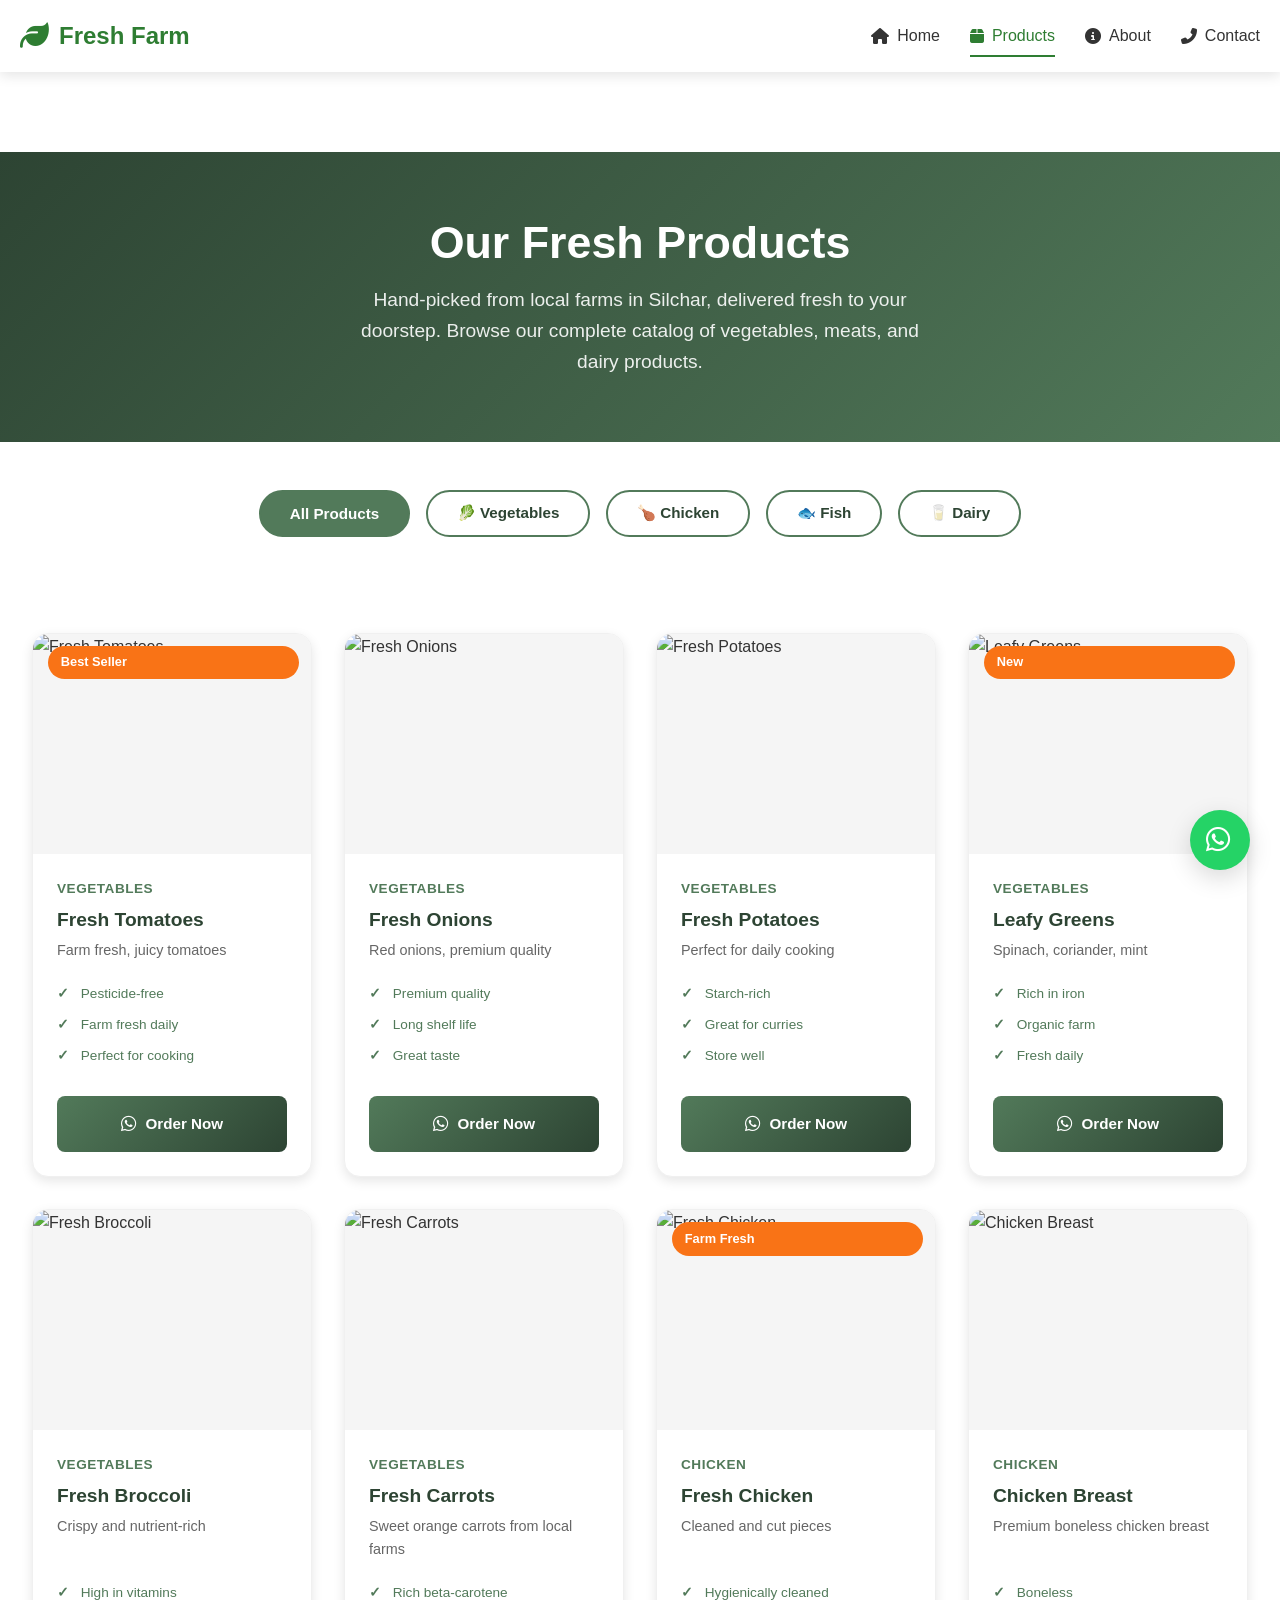
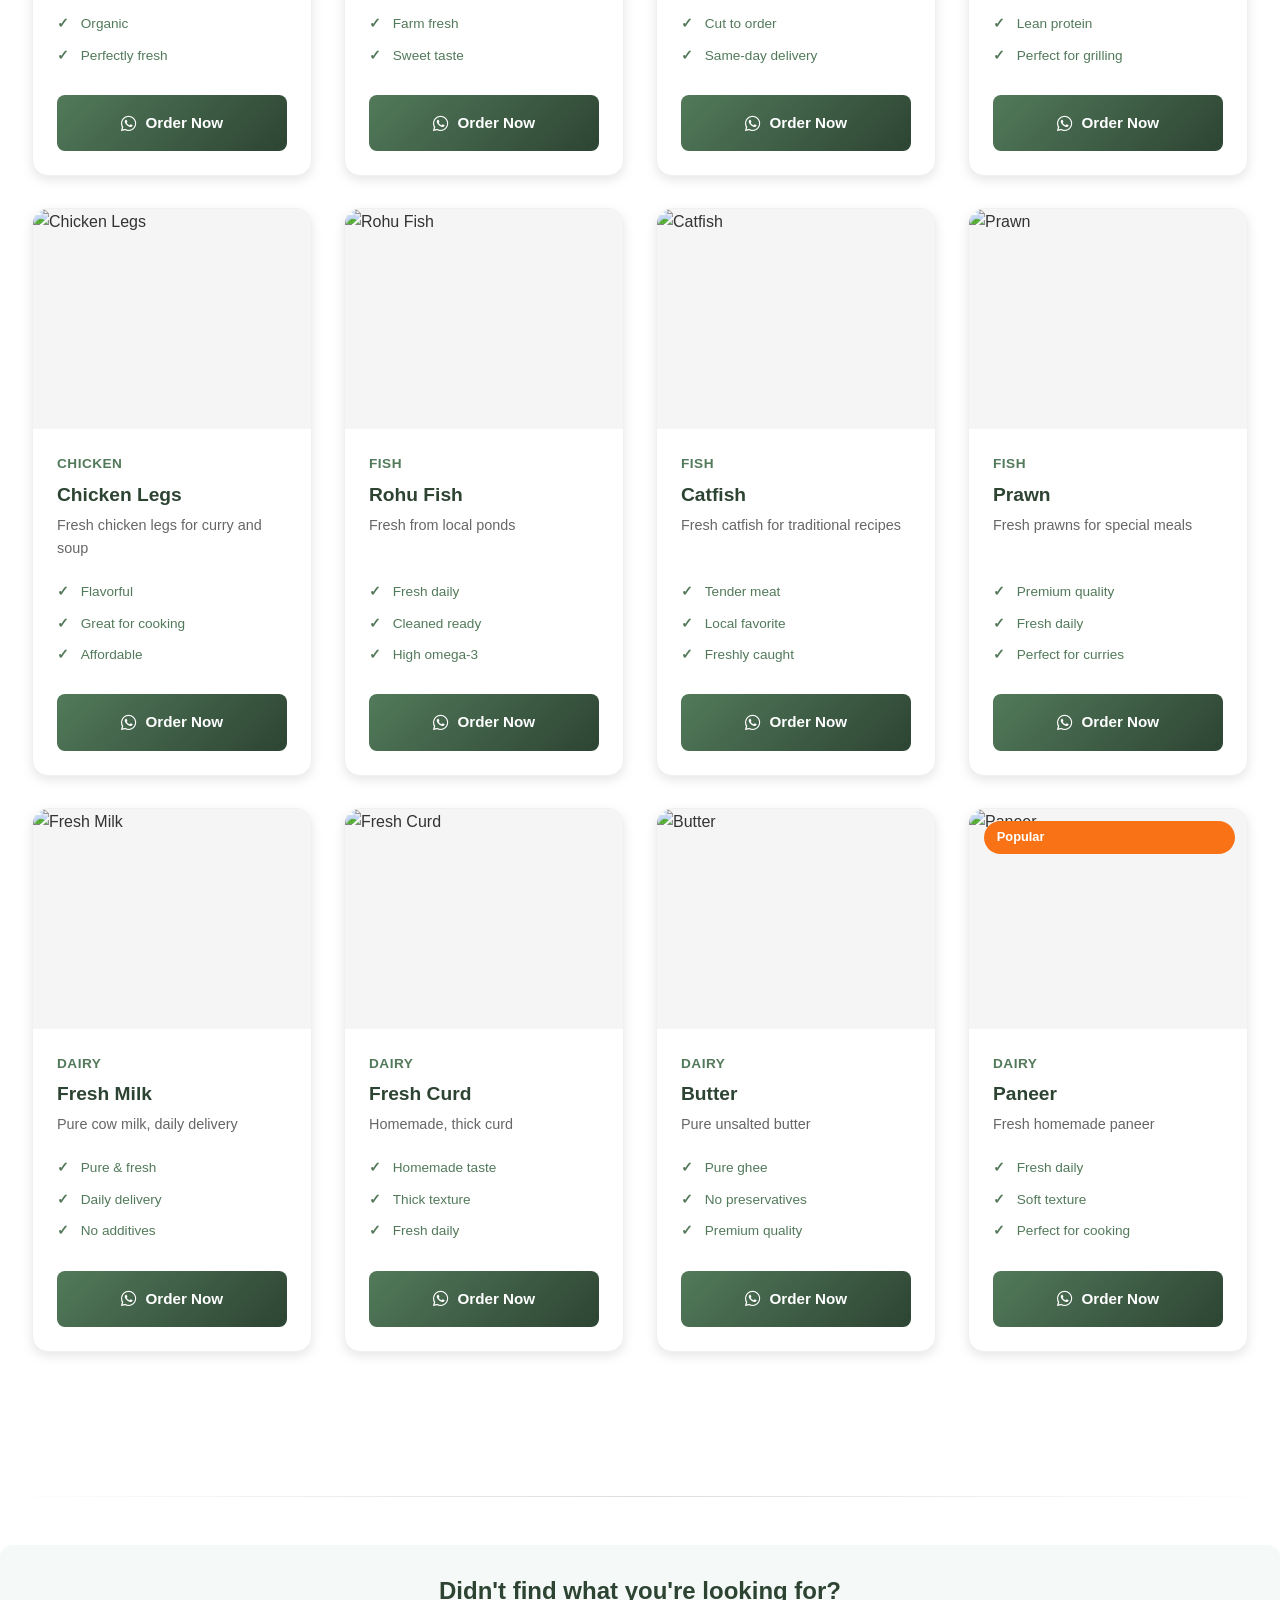
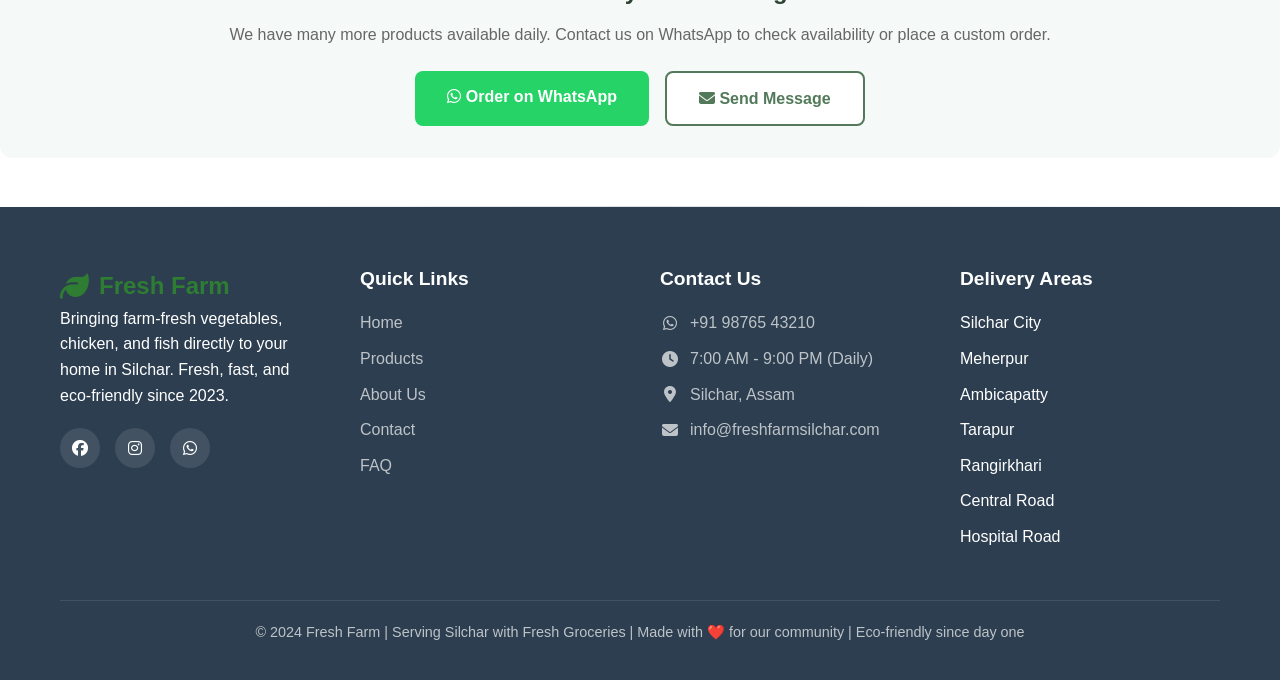
==== products.html @ d48e625c "Add professional products page with filtering and WhatsApp ordering" ====
<!DOCTYPE html>
<html lang="en">
<head>
    <meta charset="UTF-8">
    <meta name="viewport" content="width=device-width, initial-scale=1.0">
    <title>Our Products | Fresh Farm - Farm to Home Grocery Delivery</title>
    <link rel="stylesheet" href="https://cdnjs.cloudflare.com/ajax/libs/font-awesome/6.4.0/css/all.min.css">
    <link rel="stylesheet" href="css/style.css">
    <style>
        /* PRODUCTS PAGE SPECIFIC STYLES */
        .products-hero {
            background: linear-gradient(135deg, #2d4433 0%, #527a5a 100%);
            color: white;
            padding: 4rem 2rem;
            text-align: center;
            margin-top: 80px;
        }

        .products-hero h1 {
            font-size: 2.8rem;
            margin-bottom: 1rem;
            font-weight: 700;
        }

        .products-hero p {
            font-size: 1.2rem;
            opacity: 0.9;
            max-width: 600px;
            margin: 0 auto;
        }

        .filters-container {
            display: flex;
            justify-content: center;
            gap: 1rem;
            flex-wrap: wrap;
            margin: 3rem 0;
            padding: 0 2rem;
        }

        .filter-btn {
            padding: 0.8rem 1.8rem;
            border: 2px solid #527a5a;
            background: white;
            color: #2d4433;
            border-radius: 30px;
            cursor: pointer;
            font-weight: 600;
            transition: all 0.3s ease;
            font-size: 0.95rem;
        }

        .filter-btn:hover,
        .filter-btn.active {
            background: #527a5a;
            color: white;
        }

        .products-section {
            padding: 3rem 2rem;
        }

        .products-container {
            max-width: 1400px;
            margin: 0 auto;
        }

        .products-grid {
            display: grid;
            grid-template-columns: repeat(auto-fill, minmax(280px, 1fr));
            gap: 2rem;
            margin-bottom: 3rem;
        }

        .product-card {
            background: white;
            border-radius: 16px;
            overflow: hidden;
            box-shadow: 0 4px 12px rgba(0, 0, 0, 0.1);
            transition: all 0.3s ease;
            display: flex;
            flex-direction: column;
            border: 1px solid #f0f0f0;
        }

        .product-card:hover {
            transform: translateY(-8px);
            box-shadow: 0 12px 24px rgba(82, 122, 90, 0.15);
        }

        .product-image {
            width: 100%;
            height: 220px;
            overflow: hidden;
            background: #f5f5f5;
            position: relative;
        }

        .product-image img {
            width: 100%;
            height: 100%;
            object-fit: cover;
            transition: transform 0.3s ease;
        }

        .product-card:hover .product-image img {
            transform: scale(1.05);
        }

        .product-badge {
            position: absolute;
            top: 12px;
            right: 12px;
            background: #f97316;
            color: white;
            padding: 0.4rem 0.8rem;
            border-radius: 20px;
            font-size: 0.8rem;
            font-weight: 600;
        }

        .product-info {
            padding: 1.5rem;
            flex-grow: 1;
            display: flex;
            flex-direction: column;
        }

        .product-category {
            color: #527a5a;
            font-size: 0.85rem;
            font-weight: 600;
            text-transform: uppercase;
            letter-spacing: 0.5px;
            margin-bottom: 0.5rem;
        }

        .product-name {
            font-size: 1.2rem;
            font-weight: 700;
            color: #2d4433;
            margin-bottom: 0.5rem;
        }

        .product-description {
            font-size: 0.9rem;
            color: #666;
            margin-bottom: 1rem;
            flex-grow: 1;
        }

        .product-features {
            font-size: 0.85rem;
            color: #527a5a;
            list-style: none;
            margin-bottom: 1.5rem;
        }

        .product-features li {
            padding: 0.3rem 0;
        }

        .product-features li:before {
            content: "✓ ";
            font-weight: bold;
            margin-right: 0.5rem;
        }

        .order-btn {
            background: linear-gradient(135deg, #527a5a 0%, #2d4433 100%);
            color: white;
            border: none;
            padding: 1rem;
            border-radius: 8px;
            font-weight: 600;
            cursor: pointer;
            display: flex;
            align-items: center;
            justify-content: center;
            gap: 0.6rem;
            transition: all 0.3s ease;
            text-decoration: none;
            font-size: 0.95rem;
        }

        .order-btn:hover {
            transform: scale(1.02);
            box-shadow: 0 6px 16px rgba(82, 122, 90, 0.3);
        }

        .order-btn i {
            font-size: 1.1rem;
        }

        .no-products {
            text-align: center;
            padding: 3rem;
            color: #666;
        }

        .no-products i {
            font-size: 3rem;
            color: #ccc;
            margin-bottom: 1rem;
        }

        .section-divider {
            max-width: 1400px;
            margin: 3rem auto;
            height: 1px;
            background: linear-gradient(90deg, transparent, #ddd, transparent);
        }

        .quick-contact {
            background: #f5f9f7;
            padding: 2rem;
            border-radius: 12px;
            text-align: center;
            margin: 3rem 0;
            max-width: 1400px;
            margin-left: auto;
            margin-right: auto;
        }

        .quick-contact h3 {
            color: #2d4433;
            margin-bottom: 1rem;
        }

        .quick-contact p {
            color: #666;
            margin-bottom: 1.5rem;
        }

        .contact-cta {
            display: inline-flex;
            gap: 1rem;
        }

        .contact-btn {
            padding: 0.8rem 2rem;
            border-radius: 8px;
            text-decoration: none;
            font-weight: 600;
            transition: all 0.3s ease;
        }

        .contact-btn-wa {
            background: #25d366;
            color: white;
        }

        .contact-btn-wa:hover {
            background: #1da851;
        }

        .contact-btn-sec {
            background: white;
            color: #527a5a;
            border: 2px solid #527a5a;
        }

        .contact-btn-sec:hover {
            background: #f5f9f7;
        }

        /* RESPONSIVE */
        @media (max-width: 768px) {
            .products-grid {
                grid-template-columns: repeat(auto-fill, minmax(200px, 1fr));
                gap: 1rem;
            }

            .products-hero h1 {
                font-size: 2rem;
            }

            .filters-container {
                margin: 2rem 0;
            }

            .filter-btn {
                padding: 0.6rem 1.2rem;
                font-size: 0.85rem;
            }
        }

        @media (max-width: 480px) {
            .products-grid {
                grid-template-columns: 1fr;
            }

            .products-hero {
                padding: 2rem 1rem;
            }

            .products-hero h1 {
                font-size: 1.6rem;
            }

            .filters-container {
                gap: 0.5rem;
            }

            .contact-cta {
                flex-direction: column;
            }

            .contact-btn {
                width: 100%;
                justify-content: center;
            }
        }
    </style>
</head>
<body>

    <!-- NAVBAR -->
    <nav class="navbar">
        <div class="nav-container">
            <div class="logo">
                <i class="fas fa-leaf"></i>
                <span>Fresh Farm</span>
            </div>
            <ul class="nav-links">
                <li><a href="index.html"><i class="fas fa-home"></i> Home</a></li>
                <li><a href="products.html" class="active"><i class="fas fa-box"></i> Products</a></li>
                <li><a href="about.html"><i class="fas fa-info-circle"></i> About</a></li>
                <li><a href="contact.html"><i class="fas fa-phone-alt"></i> Contact</a></li>
            </ul>
            <div class="mobile-menu">
                <i class="fas fa-bars"></i>
            </div>
        </div>
    </nav>

    <!-- HERO SECTION -->
    <section class="products-hero">
        <h1>Our Fresh Products</h1>
        <p>Hand-picked from local farms in Silchar, delivered fresh to your doorstep. Browse our complete catalog of vegetables, meats, and dairy products.</p>
    </section>

    <!-- FILTERS -->
    <div class="products-container">
        <div class="filters-container">
            <button class="filter-btn active" data-filter="all">All Products</button>
            <button class="filter-btn" data-filter="vegetables">🥬 Vegetables</button>
            <button class="filter-btn" data-filter="chicken">🍗 Chicken</button>
            <button class="filter-btn" data-filter="fish">🐟 Fish</button>
            <button class="filter-btn" data-filter="dairy">🥛 Dairy</button>
        </div>
    </div>

    <!-- PRODUCTS GRID -->
    <section class="products-section">
        <div class="products-container">
            <div class="products-grid" id="productsGrid">
                <!-- Products will be loaded here by JavaScript -->
            </div>
        </div>
    </section>

    <!-- QUICK CONTACT SECTION -->
    <section class="products-container">
        <div class="section-divider"></div>
        <div class="quick-contact">
            <h3>Didn't find what you're looking for?</h3>
            <p>We have many more products available daily. Contact us on WhatsApp to check availability or place a custom order.</p>
            <div class="contact-cta">
                <a href="https://wa.me/919876543210" class="contact-btn contact-btn-wa">
                    <i class="fab fa-whatsapp"></i> Order on WhatsApp
                </a>
                <a href="contact.html" class="contact-btn contact-btn-sec">
                    <i class="fas fa-envelope"></i> Send Message
                </a>
            </div>
        </div>
        <div class="section-divider" style="margin-bottom: 0;"></div>
    </section>

    <!-- WHATSAPP FLOATING BUTTON -->
    <a href="https://wa.me/919876543210" class="whatsapp-float" target="_blank">
        <i class="fab fa-whatsapp"></i>
        <span class="whatsapp-text">Order Now</span>
    </a>

    <!-- FOOTER -->
    <footer>
        <div class="container">
            <div class="footer-content">
                <div class="footer-section">
                    <div class="logo">
                        <i class="fas fa-leaf"></i>
                        <span>Fresh Farm</span>
                    </div>
                    <p>Bringing farm-fresh vegetables, chicken, and fish directly to your home in Silchar. Fresh, fast, and eco-friendly since 2023.</p>
                    <div class="social-icons">
                        <a href="#"><i class="fab fa-facebook"></i></a>
                        <a href="#"><i class="fab fa-instagram"></i></a>
                        <a href="https://wa.me/919876543210"><i class="fab fa-whatsapp"></i></a>
                    </div>
                </div>
                <div class="footer-section">
                    <h4>Quick Links</h4>
                    <ul>
                        <li><a href="index.html">Home</a></li>
                        <li><a href="products.html">Products</a></li>
                        <li><a href="about.html">About Us</a></li>
                        <li><a href="contact.html">Contact</a></li>
                        <li><a href="index.html#faq">FAQ</a></li>
                    </ul>
                </div>
                <div class="footer-section">
                    <h4>Contact Us</h4>
                    <ul class="contact-info">
                        <li><i class="fab fa-whatsapp"></i> +91 98765 43210</li>
                        <li><i class="fas fa-clock"></i> 7:00 AM - 9:00 PM (Daily)</li>
                        <li><i class="fas fa-map-marker-alt"></i> Silchar, Assam</li>
                        <li><i class="fas fa-envelope"></i> info@freshfarmsilchar.com</li>
                    </ul>
                </div>
                <div class="footer-section">
                    <h4>Delivery Areas</h4>
                    <ul>
                        <li>Silchar City</li>
                        <li>Meherpur</li>
                        <li>Ambicapatty</li>
                        <li>Tarapur</li>
                        <li>Rangirkhari</li>
                        <li>Central Road</li>
                        <li>Hospital Road</li>
                    </ul>
                </div>
            </div>
            <div class="footer-bottom">
                <p>© 2024 Fresh Farm | Serving Silchar with Fresh Groceries | Made with ❤️ for our community | Eco-friendly since day one</p>
            </div>
        </div>
    </footer>

    <script>
        // Products Database
        const products = [
            {
                id: 1,
                name: "Fresh Tomatoes",
                category: "vegetables",
                description: "Farm fresh, juicy tomatoes",
                badge: "Best Seller",
                image: "https://images.unsplash.com/photo-1561136594-7f68413baa99?ixlib=rb-1.2.1&auto=format&fit=crop&w=400&q=80",
                features: ["Pesticide-free", "Farm fresh daily", "Perfect for cooking"]
            },
            {
                id: 2,
                name: "Fresh Onions",
                category: "vegetables",
                description: "Red onions, premium quality",
                image: "https://images.unsplash.com/photo-1560707303-4e980ce876ad?ixlib=rb-1.2.1&auto=format&fit=crop&w=400&q=80",
                features: ["Premium quality", "Long shelf life", "Great taste"]
            },
            {
                id: 3,
                name: "Fresh Potatoes",
                category: "vegetables",
                description: "Perfect for daily cooking",
                image: "https://images.unsplash.com/photo-1518977676601-b53f82aba655?ixlib=rb-1.2.1&auto=format&fit=crop&w=400&q=80",
                features: ["Starch-rich", "Great for curries", "Store well"]
            },
            {
                id: 4,
                name: "Leafy Greens",
                category: "vegetables",
                description: "Spinach, coriander, mint",
                badge: "New",
                image: "https://images.unsplash.com/photo-1590779033100-9f60a05a013d?ixlib=rb-1.2.1&auto=format&fit=crop&w=400&q=80",
                features: ["Rich in iron", "Organic farm", "Fresh daily"]
            },
            {
                id: 5,
                name: "Fresh Broccoli",
                category: "vegetables",
                description: "Crispy and nutrient-rich",
                image: "https://images.unsplash.com/photo-1590080875642-3c2e7e1e3d0b?ixlib=rb-1.2.1&auto=format&fit=crop&w=400&q=80",
                features: ["High in vitamins", "Organic", "Perfectly fresh"]
            },
            {
                id: 6,
                name: "Fresh Carrots",
                category: "vegetables",
                description: "Sweet orange carrots from local farms",
                image: "https://images.unsplash.com/photo-1590956014056-dcd2f70d7e7a?ixlib=rb-1.2.1&auto=format&fit=crop&w=400&q=80",
                features: ["Rich beta-carotene", "Farm fresh", "Sweet taste"]
            },
            {
                id: 7,
                name: "Fresh Chicken",
                category: "chicken",
                description: "Cleaned and cut pieces",
                badge: "Farm Fresh",
                image: "https://images.unsplash.com/photo-1607623814075-e51df1bdc82f?ixlib=rb-1.2.1&auto=format&fit=crop&w=400&q=80",
                features: ["Hygienically cleaned", "Cut to order", "Same-day delivery"]
            },
            {
                id: 8,
                name: "Chicken Breast",
                category: "chicken",
                description: "Premium boneless chicken breast",
                image: "https://images.unsplash.com/photo-1598103442097-8b74394b95c6?ixlib=rb-1.2.1&auto=format&fit=crop&w=400&q=80",
                features: ["Boneless", "Lean protein", "Perfect for grilling"]
            },
            {
                id: 9,
                name: "Chicken Legs",
                category: "chicken",
                description: "Fresh chicken legs for curry and soup",
                image: "https://images.unsplash.com/photo-1555939594-58d7cb561609?ixlib=rb-1.2.1&auto=format&fit=crop&w=400&q=80",
                features: ["Flavorful", "Great for cooking", "Affordable"]
            },
            {
                id: 10,
                name: "Rohu Fish",
                category: "fish",
                description: "Fresh from local ponds",
                image: "https://images.unsplash.com/photo-1579586337278-3f7b879eb6ce?ixlib=rb-1.2.1&auto=format&fit=crop&w=400&q=80",
                features: ["Fresh daily", "Cleaned ready", "High omega-3"]
            },
            {
                id: 11,
                name: "Catfish",
                category: "fish",
                description: "Fresh catfish for traditional recipes",
                image: "https://images.unsplash.com/photo-1546069901-ba9599a7e63c?ixlib=rb-1.2.1&auto=format&fit=crop&w=400&q=80",
                features: ["Tender meat", "Local favorite", "Freshly caught"]
            },
            {
                id: 12,
                name: "Prawn",
                category: "fish",
                description: "Fresh prawns for special meals",
                image: "https://images.unsplash.com/photo-1559827260-dc66d52bef19?ixlib=rb-1.2.1&auto=format&fit=crop&w=400&q=80",
                features: ["Premium quality", "Fresh daily", "Perfect for curries"]
            },
            {
                id: 13,
                name: "Fresh Milk",
                category: "dairy",
                description: "Pure cow milk, daily delivery",
                image: "https://images.unsplash.com/photo-1563636619-e9143da7973b?ixlib=rb-1.2.1&auto=format&fit=crop&w=400&q=80",
                features: ["Pure & fresh", "Daily delivery", "No additives"]
            },
            {
                id: 14,
                name: "Fresh Curd",
                category: "dairy",
                description: "Homemade, thick curd",
                image: "https://images.unsplash.com/photo-1550583724-b2692b85b150?ixlib=rb-1.2.1&auto=format&fit=crop&w=400&q=80",
                features: ["Homemade taste", "Thick texture", "Fresh daily"]
            },
            {
                id: 15,
                name: "Butter",
                category: "dairy",
                description: "Pure unsalted butter",
                image: "https://images.unsplash.com/photo-1589985643862-17ae904b01ca?ixlib=rb-1.2.1&auto=format&fit=crop&w=400&q=80",
                features: ["Pure ghee", "No preservatives", "Premium quality"]
            },
            {
                id: 16,
                name: "Paneer",
                category: "dairy",
                description: "Fresh homemade paneer",
                badge: "Popular",
                image: "https://images.unsplash.com/photo-1599599810694-b5ac4dd64b39?ixlib=rb-1.2.1&auto=format&fit=crop&w=400&q=80",
                features: ["Fresh daily", "Soft texture", "Perfect for cooking"]
            }
        ];

        // Initialize Products Display
        function displayProducts(filter = "all") {
            const grid = document.getElementById("productsGrid");
            grid.innerHTML = "";

            const filtered = filter === "all" 
                ? products 
                : products.filter(p => p.category === filter);

            if (filtered.length === 0) {
                grid.innerHTML = `
                    <div class="no-products" style="grid-column: 1/-1;">
                        <i class="fas fa-inbox"></i>
                        <p>No products found in this category.</p>
                    </div>
                `;
                return;
            }

            filtered.forEach(product => {
                const card = document.createElement("div");
                card.className = "product-card";
                card.innerHTML = `
                    <div class="product-image">
                        <img src="${product.image}" alt="${product.name}">
                        ${product.badge ? `<span class="product-badge">${product.badge}</span>` : ""}
                    </div>
                    <div class="product-info">
                        <div class="product-category">${product.category}</div>
                        <h3 class="product-name">${product.name}</h3>
                        <p class="product-description">${product.description}</p>
                        <ul class="product-features">
                            ${product.features.map(f => `<li>${f}</li>`).join("")}
                        </ul>
                        <a href="https://wa.me/919876543210?text=Hi! I'd like to order ${product.name} from Fresh Farm" class="order-btn">
                            <i class="fab fa-whatsapp"></i> Order Now
                        </a>
                    </div>
                `;
                grid.appendChild(card);
            });
        }

        // Filter Button Functionality
        document.querySelectorAll(".filter-btn").forEach(btn => {
            btn.addEventListener("click", function() {
                document.querySelectorAll(".filter-btn").forEach(b => b.classList.remove("active"));
                this.classList.add("active");
                displayProducts(this.dataset.filter);
            });
        });

        // Initial Display
        displayProducts();
    </script>

</body>
</html>
---- css/style.css ----
/* ============================= */
/* RESET & ROOT VARIABLES */
/* ============================= */

* {
    margin: 0;
    padding: 0;
    box-sizing: border-box;
}

:root {
    --primary-color: #2e7d32;
    --primary-dark: #1b5e20;
    --primary-light: #4caf50;
    --secondary-color: #ff9800;
    --accent-color: #2196f3;

    --text-color: #333;
    --text-light: #666;

    --bg-light: #f8f9fa;
    --white: #ffffff;
    --gray: #e0e0e0;
    --gray-dark: #757575;

    --shadow: 0 6px 20px rgba(0, 0, 0, 0.06);
    --shadow-hover: 0 12px 35px rgba(0, 0, 0, 0.12);

    --radius: 12px;
    --transition: all 0.3s ease;
}

body {
    font-family: 'Segoe UI', Tahoma, Geneva, Verdana, sans-serif;
    line-height: 1.6;
    color: var(--text-color);
    background-color: var(--white);
    overflow-x: hidden;

    -webkit-font-smoothing: antialiased;
    -moz-osx-font-smoothing: grayscale;
}

img {
    max-width: 100%;
    display: block;
}

/* ============================= */
/* CONTAINER */
/* ============================= */

.container {
    width: 100%;
    max-width: 1200px;
    margin: 0 auto;
    padding: 0 20px;
}

/* ============================= */
/* TYPOGRAPHY */
/* ============================= */

h1, h2, h3, h4 {
    font-weight: 700;
    line-height: 1.2;
    margin-bottom: 1rem;
}

h1 { font-size: 2.5rem; }
h2 { font-size: 2rem; }
h3 { font-size: 1.5rem; }

p { margin-bottom: 1rem; }

.highlight {
    color: var(--primary-color);
}

/* ============================= */
/* BUTTONS */
/* ============================= */

.btn {
    display: inline-flex;
    align-items: center;
    justify-content: center;
    gap: 8px;
    padding: 12px 24px;
    border-radius: var(--radius);
    font-weight: 600;
    text-decoration: none;
    border: none;
    cursor: pointer;
    transition: var(--transition);
    font-size: 1rem;
}

.btn-primary {
    background-color: var(--primary-color);
    color: var(--white);
}

.btn-primary:hover {
    background-color: var(--primary-dark);
    transform: translateY(-3px);
    box-shadow: var(--shadow-hover);
}

.btn-secondary {
    background: transparent;
    color: var(--primary-color);
    border: 2px solid var(--primary-color);
}

.btn-secondary:hover {
    background: var(--primary-color);
    color: var(--white);
}

/* ============================= */
/* NAVBAR */
/* ============================= */

.navbar {
    background: var(--white);
    box-shadow: var(--shadow);
    position: sticky;
    top: 0;
    z-index: 1000;
    padding: 15px 0;
}

.nav-container {
    display: flex;
    justify-content: space-between;
    align-items: center;
    padding: 0 20px;
}

.logo {
    display: flex;
    align-items: center;
    gap: 10px;
    font-size: 1.5rem;
    font-weight: 700;
    color: var(--primary-color);
}

.nav-links {
    display: flex;
    list-style: none;
    gap: 30px;
}

.nav-links a {
    text-decoration: none;
    color: var(--text-color);
    font-weight: 500;
    transition: var(--transition);
    position: relative;
}

.nav-links a:hover,
.nav-links a.active {
    color: var(--primary-color);
}

/* ============================= */
/* HERO SLIDER */
/* ============================= */

.hero-slider {
    position: relative;
    height: 500px;
    overflow: hidden;
    border-radius: var(--radius);
    margin: 20px;
    box-shadow: var(--shadow);
}

.slider-container {
    display: flex;
    height: 100%;
    transition: transform 0.6s cubic-bezier(0.4, 0, 0.2, 1);
    will-change: transform;
}

.slide {
    min-width: 100%;
    height: 100%;
    position: relative;
}

.slide-image {
    position: absolute;
    inset: 0;
    background-size: cover;
    background-position: center;
    animation: zoomEffect 30s ease-in-out infinite;
}

@keyframes zoomEffect {
    0%,100% { transform: scale(1); }
    50% { transform: scale(1.05); }
}

.slide::before {
    content: '';
    position: absolute;
    inset: 0;
    background: linear-gradient(to right, rgba(0,0,0,0.7) 30%, rgba(0,0,0,0.3));
    z-index: 1;
}

.slide-content {
    position: relative;
    z-index: 2;
    color: var(--white);
    padding: 60px;
    max-width: 600px;
    height: 100%;
    display: flex;
    flex-direction: column;
    justify-content: center;
}

/* Slider Controls */

.slider-control {
    position: absolute;
    top: 50%;
    transform: translateY(-50%);
    width: 50px;
    height: 50px;
    border-radius: 50%;
    background: rgba(255,255,255,0.15);
    backdrop-filter: blur(8px);
    border: 1px solid rgba(255,255,255,0.3);
    display: flex;
    align-items: center;
    justify-content: center;
    cursor: pointer;
    z-index: 3;
    transition: var(--transition);
    color: white;
}

.slider-control:hover {
    transform: translateY(-50%) scale(1.1);
}

.slider-control.prev { left: 20px; }
.slider-control.next { right: 20px; }

.slider-dots {
    position: absolute;
    bottom: 20px;
    left: 50%;
    transform: translateX(-50%);
    display: flex;
    gap: 10px;
    z-index: 3;
}

.dot {
    width: 12px;
    height: 12px;
    border-radius: 50%;
    background: rgba(255,255,255,0.5);
    cursor: pointer;
    transition: var(--transition);
}

.dot.active {
    background: var(--white);
    transform: scale(1.2);
}

/* ============================= */
/* CARD STYLE IMPROVEMENT */
/* ============================= */

.product-card,
.trust-badge,
.step,
.testimonial-card {
    border: 1px solid rgba(0,0,0,0.04);
}

/* ============================= */
/* WHATSAPP FLOAT */
/* ============================= */

.whatsapp-float {
    position: fixed;
    bottom: 30px;
    right: 30px;
    background: #25D366;
    color: white;
    width: 60px;
    height: 60px;
    border-radius: 50%;
    display: flex;
    align-items: center;
    justify-content: center;
    text-decoration: none;
    box-shadow: var(--shadow-hover);
    transition: width 0.3s ease, border-radius 0.3s ease, transform 0.3s ease;
    z-index: 1000;
}

.whatsapp-float:hover {
    width: 180px;
    border-radius: 30px;
    transform: scale(1.05);
}

/* ============================= */
/* RESPONSIVE */
/* ============================= */

@media (max-width: 992px) {
    .hero-slider { height: 400px; }
}

@media (max-width: 768px) {
    .hero-slider { height: 350px; }
    .slide-content { padding: 30px; }
}

@media (max-width: 576px) {
    .hero-slider {
        height: 300px;
        margin: 5px;
        border-radius: 8px;
    }

    .slide-content h1 {
        font-size: 1.6rem;
    }
}

/* Accessibility */
@media (prefers-reduced-motion: reduce) {
    * {
        animation: none !important;
        transition: none !important;
    }
}
/* CSS Reset & Base Styles */
* {
    margin: 0;
    padding: 0;
    box-sizing: border-box;
}

:root {
    --primary-color: #2e7d32;
    --primary-dark: #1b5e20;
    --primary-light: #4caf50;
    --secondary-color: #ff9800;
    --accent-color: #2196f3;
    --text-color: #333;
    --text-light: #666;
    --bg-light: #f8f9fa;
    --white: #ffffff;
    --gray: #e0e0e0;
    --gray-dark: #757575;
    --shadow: 0 4px 12px rgba(0, 0, 0, 0.1);
    --shadow-hover: 0 8px 24px rgba(0, 0, 0, 0.15);
    --radius: 12px;
    --transition: all 0.3s ease;
}

body {
    font-family: 'Segoe UI', Tahoma, Geneva, Verdana, sans-serif;
    line-height: 1.6;
    color: var(--text-color);
    background-color: var(--white);
    overflow-x: hidden;
}

.container {
    width: 100%;
    max-width: 1200px;
    margin: 0 auto;
    padding: 0 20px;
}

/* Typography */
h1, h2, h3, h4 {
    font-weight: 700;
    line-height: 1.2;
    margin-bottom: 1rem;
}

h1 {
    font-size: 2.5rem;
}

h2 {
    font-size: 2rem;
}

h3 {
    font-size: 1.5rem;
}

p {
    margin-bottom: 1rem;
}

.highlight {
    color: var(--primary-color);
}

/* Buttons */
.btn {
    display: inline-flex;
    align-items: center;
    justify-content: center;
    gap: 8px;
    padding: 12px 24px;
    border-radius: var(--radius);
    font-weight: 600;
    text-decoration: none;
    border: none;
    cursor: pointer;
    transition: var(--transition);
    font-size: 1rem;
}

.btn-primary {
    background-color: var(--primary-color);
    color: var(--white);
}

.btn-primary:hover {
    background-color: var(--primary-dark);
    transform: translateY(-2px);
    box-shadow: var(--shadow-hover);
}

.btn-secondary {
    background-color: transparent;
    color: var(--primary-color);
    border: 2px solid var(--primary-color);
}

.btn-secondary:hover {
    background-color: var(--primary-color);
    color: var(--white);
}

.btn-large {
    padding: 15px 30px;
    font-size: 1.1rem;
}


/* Navbar */
.navbar {
    background-color: var(--white);
    box-shadow: var(--shadow);
    position: sticky;
    top: 0;
    z-index: 1000;
    padding: 15px 0;
}

.nav-container {
    display: flex;
    justify-content: space-between;
    align-items: center;
    padding: 0 20px;
}

.logo {
    display: flex;
    align-items: center;
    gap: 10px;
    font-size: 1.5rem;
    font-weight: 700;
    color: var(--primary-color);
}

.logo i {
    font-size: 1.8rem;
}

.nav-links {
    display: flex;
    list-style: none;
    gap: 30px;
}

.nav-links a {
    text-decoration: none;
    color: var(--text-color);
    font-weight: 500;
    display: flex;
    align-items: center;
    gap: 8px;
    transition: var(--transition);
    padding: 8px 0;
    position: relative;
}

.nav-links a.active {
    color: var(--primary-color);
}

.nav-links a.active::after {
    content: '';
    position: absolute;
    bottom: 0;
    left: 0;
    width: 100%;
    height: 2px;
    background-color: var(--primary-color);
}

.nav-links a:hover {
    color: var(--primary-color);
}

.mobile-menu {
    display: none;
    font-size: 1.5rem;
    cursor: pointer;
    color: var(--text-color);
}

/* Hero Slider */
.hero-slider {
    position: relative;
    height: 500px;
    overflow: hidden;
    border-radius: var(--radius);
    margin: 20px;
    box-shadow: var(--shadow);
}

.slider-container {
    display: flex;
    height: 100%;
    transition: transform 0.6s cubic-bezier(0.4, 0, 0.2, 1);
}

.slide {
    min-width: 100%;
    height: 100%;
    position: relative;
}

.slide-image {
    position: absolute;
    top: 0;
    left: 0;
    width: 100%;
    height: 100%;
    background-size: cover;
    background-position: center;
    animation: zoomEffect 20s infinite;
}

@keyframes zoomEffect {
    0% {
        transform: scale(1);
    }
    50% {
        transform: scale(1.05);
    }
    100% {
        transform: scale(1);
    }
}

.slide::before {
    content: '';
    position: absolute;
    top: 0;
    left: 0;
    width: 100%;
    height: 100%;
    background: linear-gradient(to right, rgba(0,0,0,0.7) 30%, rgba(0,0,0,0.3));
    z-index: 1;
}

.slide-content {
    position: relative;
    z-index: 2;
    color: var(--white);
    padding: 60px;
    max-width: 600px;
    height: 100%;
    display: flex;
    flex-direction: column;
    justify-content: center;
    animation: slideContentIn 0.8s ease-out 0.3s both;
}

@keyframes slideContentIn {
    from {
        opacity: 0;
        transform: translateX(-30px);
    }
    to {
        opacity: 1;
        transform: translateX(0);
    }
}

.slide-content h1 {
    font-size: 3rem;
    margin-bottom: 20px;
    text-shadow: 2px 2px 4px rgba(0,0,0,0.3);
    animation: titleIn 0.8s ease-out 0.5s both;
}

@keyframes titleIn {
    from {
        opacity: 0;
        transform: translateY(20px);
    }
    to {
        opacity: 1;
        transform: translateY(0);
    }
}

.slide-content p {
    font-size: 1.2rem;
    margin-bottom: 30px;
    opacity: 0.9;
    animation: textIn 0.8s ease-out 0.7s both;
}

@keyframes textIn {
    from {
        opacity: 0;
        transform: translateY(20px);
    }
    to {
        opacity: 1;
        transform: translateY(0);
    }
}

.slide-content .btn {
    animation: buttonIn 0.8s ease-out 0.9s both;
}

@keyframes buttonIn {
    from {
        opacity: 0;
        transform: translateY(20px);
    }
    to {
        opacity: 1;
        transform: translateY(0);
    }
}

.slider-control {
    position: absolute;
    top: 50%;
    transform: translateY(-50%);
    background: rgba(255, 255, 255, 0.9);
    border: none;
    width: 50px;
    height: 50px;
    border-radius: 50%;
    display: flex;
    align-items: center;
    justify-content: center;
    cursor: pointer;
    z-index: 3;
    transition: var(--transition);
    color: var(--primary-color);
    font-size: 1.2rem;
    opacity: 0;
}

.hero-slider:hover .slider-control {
    opacity: 1;
}

.slider-control:hover {
    background: var(--white);
    transform: translateY(-50%) scale(1.1);
}

.slider-control.prev {
    left: 20px;
}

.slider-control.next {
    right: 20px;
}

.slider-dots {
    position: absolute;
    bottom: 20px;
    left: 50%;
    transform: translateX(-50%);
    display: flex;
    gap: 10px;
    z-index: 3;
}

.dot {
    width: 12px;
    height: 12px;
    border-radius: 50%;
    background: rgba(255, 255, 255, 0.5);
    cursor: pointer;
    transition: var(--transition);
}

.dot.active {
    background: var(--white);
    transform: scale(1.2);
    box-shadow: 0 0 10px rgba(255, 255, 255, 0.5);
}

/* Auto-play progress indicator */
.slide::after {
    content: '';
    position: absolute;
    bottom: 0;
    left: 0;
    width: 100%;
    height: 3px;
    background: rgba(255, 255, 255, 0.3);
    z-index: 2;
}

.slide.active::after {
    animation: progress 5s linear;
    background: var(--primary-color);
}

@keyframes progress {
    from {
        width: 0%;
    }
    to {
        width: 100%;
    }
}

/* Trust Badges */
.trust-badges {
    padding: 40px 20px;
    background-color: var(--bg-light);
}

.trust-badges .container {
    display: grid;
    grid-template-columns: repeat(auto-fit, minmax(250px, 1fr));
    gap: 20px;
}

.trust-badge {
    text-align: center;
    padding: 20px;
    background: var(--white);
    border-radius: var(--radius);
    box-shadow: var(--shadow);
    transition: var(--transition);
}

.trust-badge:hover {
    transform: translateY(-5px);
    box-shadow: var(--shadow-hover);
}

.trust-icon {
    width: 60px;
    height: 60px;
    background: linear-gradient(135deg, var(--primary-light), var(--primary-color));
    border-radius: 50%;
    display: flex;
    align-items: center;
    justify-content: center;
    margin: 0 auto 15px;
    color: var(--white);
    font-size: 1.5rem;
}

.trust-badge h4 {
    margin-bottom: 5px;
    color: var(--primary-color);
}

.trust-badge p {
    color: var(--text-light);
    margin: 0;
    font-size: 0.9rem;
}

/* Categories & Products */
.categories {
    padding: 80px 20px;
}

.section-header {
    text-align: center;
    margin-bottom: 40px;
}

.section-header h2 {
    color: var(--primary-color);
    margin-bottom: 10px;
}

.section-header p {
    color: var(--text-light);
    font-size: 1.1rem;
}

.category-tabs {
    display: flex;
    justify-content: center;
    gap: 10px;
    margin-bottom: 40px;
    flex-wrap: wrap;
}

.tab-btn {
    padding: 10px 20px;
    border: 2px solid var(--gray);
    background: var(--white);
    border-radius: 30px;
    font-weight: 600;
    cursor: pointer;
    transition: var(--transition);
    color: var(--text-color);
}

.tab-btn:hover, .tab-btn.active {
    background: var(--primary-color);
    color: var(--white);
    border-color: var(--primary-color);
}

.products-grid {
    display: grid;
    grid-template-columns: repeat(auto-fill, minmax(280px, 1fr));
    gap: 30px;
    margin-bottom: 40px;
}

.product-card {
    background: var(--white);
    border-radius: var(--radius);
    overflow: hidden;
    box-shadow: var(--shadow);
    transition: var(--transition);
    position: relative;
    opacity: 0;
    transform: translateY(20px);
    animation: fadeInUp 0.6s ease forwards;
}

@keyframes fadeInUp {
    to {
        opacity: 1;
        transform: translateY(0);
    }
}

.product-card:nth-child(1) { animation-delay: 0.1s; }
.product-card:nth-child(2) { animation-delay: 0.2s; }
.product-card:nth-child(3) { animation-delay: 0.3s; }
.product-card:nth-child(4) { animation-delay: 0.4s; }
.product-card:nth-child(5) { animation-delay: 0.5s; }
.product-card:nth-child(6) { animation-delay: 0.6s; }
.product-card:nth-child(7) { animation-delay: 0.7s; }
.product-card:nth-child(8) { animation-delay: 0.8s; }

.product-card:hover {
    transform: translateY(-10px);
    box-shadow: var(--shadow-hover);
}

.product-badge {
    position: absolute;
    top: 15px;
    left: 15px;
    background: var(--secondary-color);
    color: var(--white);
    padding: 5px 15px;
    border-radius: 20px;
    font-size: 0.8rem;
    font-weight: 600;
    z-index: 2;
}

.product-image {
    height: 200px;
    overflow: hidden;
}

.product-image img {
    width: 100%;
    height: 100%;
    object-fit: cover;
    transition: transform 0.5s ease;
}

.product-card:hover .product-image img {
    transform: scale(1.1);
}

.product-content {
    padding: 20px;
}

.product-content h3 {
    margin-bottom: 8px;
    color: var(--text-color);
}

.product-desc {
    color: var(--text-light);
    font-size: 0.9rem;
    margin-bottom: 20px;
}

.product-footer {
    padding-top: 15px;
    border-top: 1px solid var(--gray);
}

.whatsapp-order-btn {
    display: flex;
    align-items: center;
    justify-content: center;
    gap: 10px;
    background: #25D366;
    color: var(--white);
    text-decoration: none;
    padding: 12px;
    border-radius: var(--radius);
    font-weight: 600;
    transition: var(--transition);
    width: 100%;
}

.whatsapp-order-btn:hover {
    background: #128C7E;
    transform: translateY(-2px);
}

.view-all {
    text-align: center;
    margin-top: 40px;
}

/* Packaging Section */
.packaging-section {
    padding: 80px 20px;
    background: linear-gradient(135deg, #f8fdf8 0%, #e8f5e9 100%);
}

.packaging-content {
    display: grid;
    grid-template-columns: 1fr 1fr;
    gap: 50px;
    align-items: center;
}

.packaging-image {
    position: relative;
}

.packaging-image img {
    width: 100%;
    border-radius: var(--radius);
    box-shadow: var(--shadow-hover);
}

.packaging-badge {
    position: absolute;
    top: 20px;
    right: 20px;
    background: var(--primary-color);
    color: var(--white);
    padding: 10px 20px;
    border-radius: 30px;
    display: flex;
    align-items: center;
    gap: 10px;
    font-weight: 600;
}

.packaging-info h3 {
    color: var(--primary-color);
    margin-bottom: 20px;
}

.packaging-features {
    margin: 30px 0;
}

.feature {
    display: flex;
    gap: 15px;
    margin-bottom: 25px;
    align-items: flex-start;
    opacity: 0;
    transform: translateY(20px);
}

.feature.animate {
    animation: fadeInUp 0.6s ease forwards;
}

.feature:nth-child(1) { animation-delay: 0.2s; }
.feature:nth-child(2) { animation-delay: 0.4s; }
.feature:nth-child(3) { animation-delay: 0.6s; }
.feature:nth-child(4) { animation-delay: 0.8s; }

.feature-icon {
    width: 50px;
    height: 50px;
    background: var(--primary-light);
    border-radius: 50%;
    display: flex;
    align-items: center;
    justify-content: center;
    color: var(--white);
    font-size: 1.2rem;
    flex-shrink: 0;
}

.feature-text h4 {
    margin-bottom: 5px;
    color: var(--primary-dark);
}

.feature-text p {
    margin: 0;
    color: var(--text-light);
    font-size: 0.95rem;
}

.eco-impact {
    background: var(--white);
    padding: 25px;
    border-radius: var(--radius);
    border-left: 4px solid var(--primary-color);
    margin-top: 30px;
}

.eco-impact h4 {
    color: var(--primary-color);
    margin-bottom: 10px;
}
.how-it-works {
    padding: 100px 0;
    background: #f9f9f6;
}

.section-header {
    text-align: center;
    margin-bottom: 60px;
}

.section-header h2 {
    font-size: 36px;
    color: #145A32;
    margin-bottom: 15px;
}

.section-header p {
    font-size: 18px;
    color: #666;
}

.steps-container {
    display: flex;
    justify-content: space-between;
    gap: 40px;
    flex-wrap: wrap;
}

.step {
    background: #ffffff;
    padding: 40px;
    border-radius: 12px;
    flex: 1;
    min-width: 280px;
    text-align: center;
    box-shadow: 0 10px 30px rgba(0,0,0,0.05);
    transition: 0.3s ease;
}

.step:hover {
    transform: translateY(-8px);
}

.step-number {
    font-size: 14px;
    letter-spacing: 3px;
    color: #999;
    margin-bottom: 15px;
}

.step-icon {
    font-size: 36px;
    color: #145A32;
    margin-bottom: 20px;
}

.step h3 {
    font-size: 22px;
    margin-bottom: 15px;
    color: #222;
}

.step p {
    font-size: 16px;
    color: #555;
    line-height: 1.6;
}


/* Delivery Info Compact */
.delivery-info {
    display: flex;
    gap: 15px;
    justify-content: space-between;
    margin-bottom: 30px;
}

.info-card {
    flex: 1;
    background: #fff;
    padding: 15px;
    text-align: center;
    border-radius: 8px;
    box-shadow: 0 3px 8px rgba(0,0,0,0.05);
}

.info-card h4 {
    font-size: 14px;
    margin: 8px 0 5px;
}

.info-card p {
    font-size: 12px;
    color: #555;
}

/* CTA Compact */
.whatsapp-cta {
    background: #2e7d32;
    color: white;
    padding: 25px;
    border-radius: 12px;
    text-align: center;
}

.whatsapp-cta h3 {
    font-size: 20px;
    margin-bottom: 8px;
}

.whatsapp-cta p {
    font-size: 13px;
    margin-bottom: 15px;
}

.cta-stats {
    display: flex;
    justify-content: center;
    gap: 25px;
    margin-bottom: 15px;
}

.stat-number {
    font-size: 16px;
    font-weight: bold;
}

.stat-label {
    font-size: 11px;
    display: block;
}

.btn-large {
    padding: 10px 18px;
    font-size: 14px;
}

/* Mobile Responsive */
@media (max-width: 768px) {

    .steps-container,
    .delivery-info,
    .cta-stats {
        flex-direction: column;
        gap: 15px;
    }

}

/* TESTIMONIALS SECTION */
.testimonials {
    padding: 100px 0;
    background: #F4EFE6;  /* warm cream */
}

.testimonials .section-header {
    text-align: center;
    margin-bottom: 60px;
}

.testimonials .section-header h2 {
    font-size: 36px;
    color: #145A32;
    margin-bottom: 15px;
}

.testimonials .section-header p {
    font-size: 18px;
    color: #555;
}

.testimonials-grid {
    display: grid;
    grid-template-columns: repeat(auto-fit, minmax(300px, 1fr));
    gap: 30px;
}

.testimonial-card {
    background: #ffffff;
    padding: 35px;
    border-radius: 14px;
    box-shadow: 0 15px 35px rgba(0,0,0,0.06);
    transition: 0.3s ease;
}

.testimonial-card:hover {
    transform: translateY(-8px);
}

.testimonial-rating {
    color: #f4b400;
    margin-bottom: 15px;
}

.testimonial-content p {
    font-size: 16px;
    color: #444;
    line-height: 1.7;
    margin-bottom: 25px;
}

.testimonial-author {
    display: flex;
    align-items: center;
    gap: 15px;
}

.author-avatar {
    font-size: 40px;
    color: #145A32;
}

.author-name {
    font-weight: 600;
    color: #222;
}

.author-location,
.author-order {
    font-size: 14px;
    color: #777;
}

/* Highlights */
.testimonial-highlights {
    margin-top: 70px;
    display: grid;
    grid-template-columns: repeat(auto-fit, minmax(250px, 1fr));
    gap: 25px;
}

.highlight-card {
    background: #145A32;
    color: #fff;
    padding: 30px;
    border-radius: 12px;
    text-align: center;
}

.highlight-card i {
    font-size: 28px;
    margin-bottom: 15px;
}

.highlight-card h4 {
    margin-bottom: 10px;
}

/* FAQ SECTION */
.faq-section {
    padding: 100px 0;
    background: #ffffff;
}

.faq-section .section-header {
    text-align: center;
    margin-bottom: 60px;
}

.faq-section .section-header h2 {
    font-size: 36px;
    color: #145A32;
    margin-bottom: 15px;
}

.faq-section .section-header p {
    font-size: 18px;
    color: #666;
}

/* FAQ Grid */
.faq-grid {
    max-width: 800px;
    margin: 0 auto;
    display: flex;
    flex-direction: column;
    gap: 20px;
}

/* Each FAQ Item */
.faq-item {
    background: #F4EFE6;
    border-radius: 12px;
    overflow: hidden;
    transition: 0.3s ease;
}

/* Question */
.faq-question {
    display: flex;
    justify-content: space-between;
    align-items: center;
    padding: 20px 25px;
    cursor: pointer;
}

.faq-question h4 {
    font-size: 18px;
    color: #222;
    margin: 0;
}

.faq-question i {
    color: #145A32;
    transition: 0.3s ease;
}

/* Answer */
.faq-answer {
    max-height: 0;
    overflow: hidden;
    transition: max-height 0.4s ease, padding 0.3s ease;
    padding: 0 25px;
    background: #ffffff;
}

.faq-answer p {
    font-size: 16px;
    color: #555;
    line-height: 1.6;
    margin: 15px 0;
}

/* Active State */
.faq-item.active .faq-answer {
    max-height: 200px;
    padding: 10px 25px 20px 25px;
}

.faq-item.active .faq-question i {
    transform: rotate(180deg);
}



/* WhatsApp Floating Button */
.whatsapp-float {
    position: fixed;
    bottom: 30px;
    right: 30px;
    background: #25D366;
    color: var(--white);
    width: 60px;
    height: 60px;
    border-radius: 50%;
    display: flex;
    align-items: center;
    justify-content: center;
    text-decoration: none;
    box-shadow: var(--shadow-hover);
    z-index: 1000;
    transition: var(--transition);
    overflow: hidden;
    animation: pulse 2s infinite;
}

@keyframes pulse {
    0% {
        box-shadow: 0 0 0 0 rgba(37, 211, 102, 0.7);
    }
    70% {
        box-shadow: 0 0 0 15px rgba(37, 211, 102, 0);
    }
    100% {
        box-shadow: 0 0 0 0 rgba(37, 211, 102, 0);
    }
}

.whatsapp-float:hover {
    background: #128C7E;
    transform: scale(1.1);
    width: 180px;
    border-radius: 30px;
    animation: none;
}

.whatsapp-float i {
    font-size: 28px;
    position: absolute;
    left: 16px;
}

.whatsapp-text {
    position: absolute;
    right: 20px;
    opacity: 0;
    font-weight: 600;
    white-space: nowrap;
    transition: opacity 0.3s ease;
}

.whatsapp-float:hover .whatsapp-text {
    opacity: 1;
}

/* Footer */
footer {
    background: #2c3e50;
    color: var(--white);
    padding: 60px 20px 20px;
}

.footer-content {
    display: grid;
    grid-template-columns: repeat(auto-fit, minmax(250px, 1fr));
    gap: 40px;
    margin-bottom: 40px;
}

.footer-section h4 {
    color: var(--white);
    margin-bottom: 20px;
    font-size: 1.2rem;
}

.footer-section ul {
    list-style: none;
}

.footer-section ul li {
    margin-bottom: 10px;
}

.footer-section ul li a {
    color: #bdc3c7;
    text-decoration: none;
    transition: var(--transition);
}

.footer-section ul li a:hover {
    color: var(--white);
    padding-left: 5px;
}

.contact-info li {
    display: flex;
    align-items: center;
    gap: 10px;
    color: #bdc3c7;
    margin-bottom: 12px;
}

.contact-info i {
    width: 20px;
    text-align: center;
}

.social-icons {
    display: flex;
    gap: 15px;
    margin-top: 20px;
}

.social-icons a {
    width: 40px;
    height: 40px;
    background: rgba(255, 255, 255, 0.1);
    border-radius: 50%;
    display: flex;
    align-items: center;
    justify-content: center;
    color: var(--white);
    text-decoration: none;
    transition: var(--transition);
}

.social-icons a:hover {
    background: var(--primary-color);
    transform: translateY(-3px);
}

.footer-bottom {
    text-align: center;
    padding-top: 20px;
    border-top: 1px solid rgba(255, 255, 255, 0.1);
    color: #bdc3c7;
    font-size: 0.9rem;
}

/* Responsive Styles */
@media (max-width: 992px) {
    h1 {
        font-size: 2.2rem;
    }
    
    h2 {
        font-size: 1.8rem;
    }
    
    .hero-slider {
        height: 400px;
        margin: 10px;
    }
    
    .slide-content {
        padding: 40px;
    }
    
    .slide-content h1 {
        font-size: 2.5rem;
    }
    
    .packaging-content {
        grid-template-columns: 1fr;
        gap: 40px;
    }
    
    .products-grid {
        grid-template-columns: repeat(auto-fill, minmax(250px, 1fr));
    }
    
    .slider-control {
        opacity: 0.7;
    }
    
    .cta-content h3 {
        font-size: 1.8rem;
    }
    
    .stat-number {
        font-size: 2rem;
    }
}

@media (max-width: 768px) {
    .mobile-menu {
        display: block;
    }
    
    .nav-links {
        position: fixed;
        top: 70px;
        left: 0;
        width: 100%;
        background: var(--white);
        flex-direction: column;
        padding: 20px;
        box-shadow: var(--shadow);
        transform: translateY(-100%);
        opacity: 0;
        visibility: hidden;
        transition: var(--transition);
    }
    
    .nav-links.active {
        transform: translateY(0);
        opacity: 1;
        visibility: visible;
    }
    
    .hero-slider {
        height: 350px;
    }
    
    .slide-content {
        padding: 30px;
    }
    
    .slide-content h1 {
        font-size: 2rem;
    }
    
    .slide-content p {
        font-size: 1rem;
    }
    
    .slider-control {
        width: 40px;
        height: 40px;
        font-size: 1rem;
    }
    
    .whatsapp-float {
        bottom: 25px;
        right: 25px;
        width: 55px;
        height: 55px;
    }
    
    .whatsapp-float:hover {
        width: 160px;
    }
    
    .steps-container {
        grid-template-columns: 1fr;
    }
    
    .testimonials-grid {
        grid-template-columns: 1fr;
    }
    
    .slide-image {
        animation: zoomEffect 30s infinite;
    }
    
    .delivery-info {
        grid-template-columns: 1fr;
    }
    
    .cta-stats {
        gap: 20px;
    }
    
    .whatsapp-cta {
        padding: 30px;
    }
}

@media (max-width: 576px) {
    .container {
        padding: 0 15px;
    }
    
    .hero-slider {
        height: 300px;
        margin: 5px;
        border-radius: 8px;
    }
    
    .slide-content {
        padding: 20px;
    }
    
    .slide-content h1 {
        font-size: 1.6rem;
    }
    
    .btn {
        padding: 10px 20px;
        font-size: 0.9rem;
    }
    
    .trust-badges .container {
        grid-template-columns: 1fr;
    }
    
    .category-tabs {
        gap: 5px;
    }
    
    .tab-btn {
        padding: 8px 16px;
        font-size: 0.9rem;
    }
    
    .products-grid {
        grid-template-columns: 1fr;
        gap: 20px;
    }
    
    .packaging-badge {
        position: relative;
        top: 0;
        right: 0;
        margin-bottom: 15px;
        display: inline-flex;
    }
    
    .feature {
        flex-direction: column;
        align-items: flex-start;
    }
    
    .footer-content {
        grid-template-columns: 1fr;
        gap: 30px;
    }
    
    .whatsapp-float {
        width: 50px;
        height: 50px;
        bottom: 20px;
        right: 20px;
    }
    
    .whatsapp-float i {
        font-size: 24px;
    }
    
    .slide-image {
        animation: zoomEffect 40s infinite;
    }
    
    .step-icon {
        width: 60px;
        height: 60px;
        font-size: 1.5rem;
    }
    
    .testimonial-author {
        flex-direction: column;
        text-align: center;
        gap: 10px;
    }
    
    .author-avatar {
        font-size: 2rem;
    }
}

/* Loading animation for images */
.loading {
    background: linear-gradient(90deg, #f0f0f0 25%, #e0e0e0 50%, #f0f0f0 75%);
    background-size: 200% 100%;
    animation: loading 1.5s infinite;
}

@keyframes loading {
    0% {
        background-position: 200% 0;
    }
    100% {
        background-position: -200% 0;
    }
}

/* Accessibility improvements */
@media (prefers-reduced-motion: reduce) {
    * {
        animation-duration: 0.01ms !important;
        animation-iteration-count: 1 !important;
        transition-duration: 0.01ms !important;
    }
}
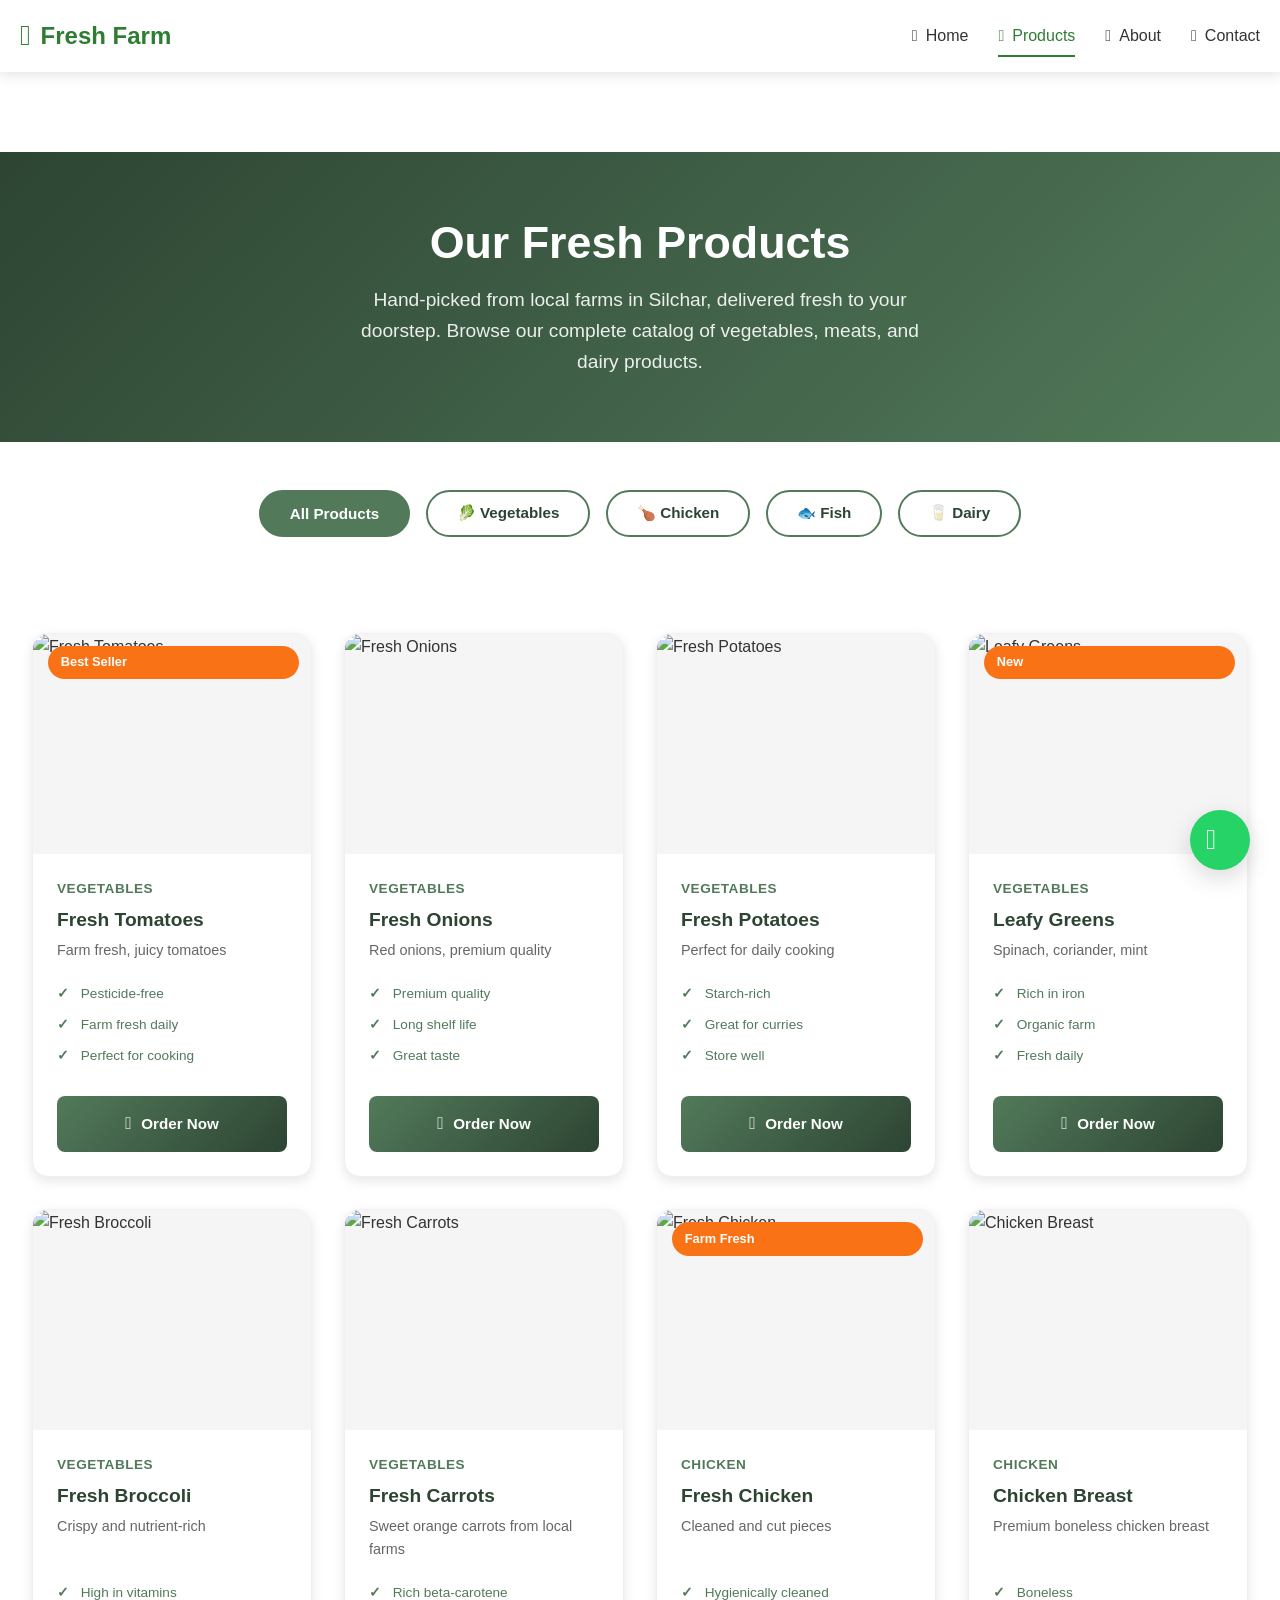
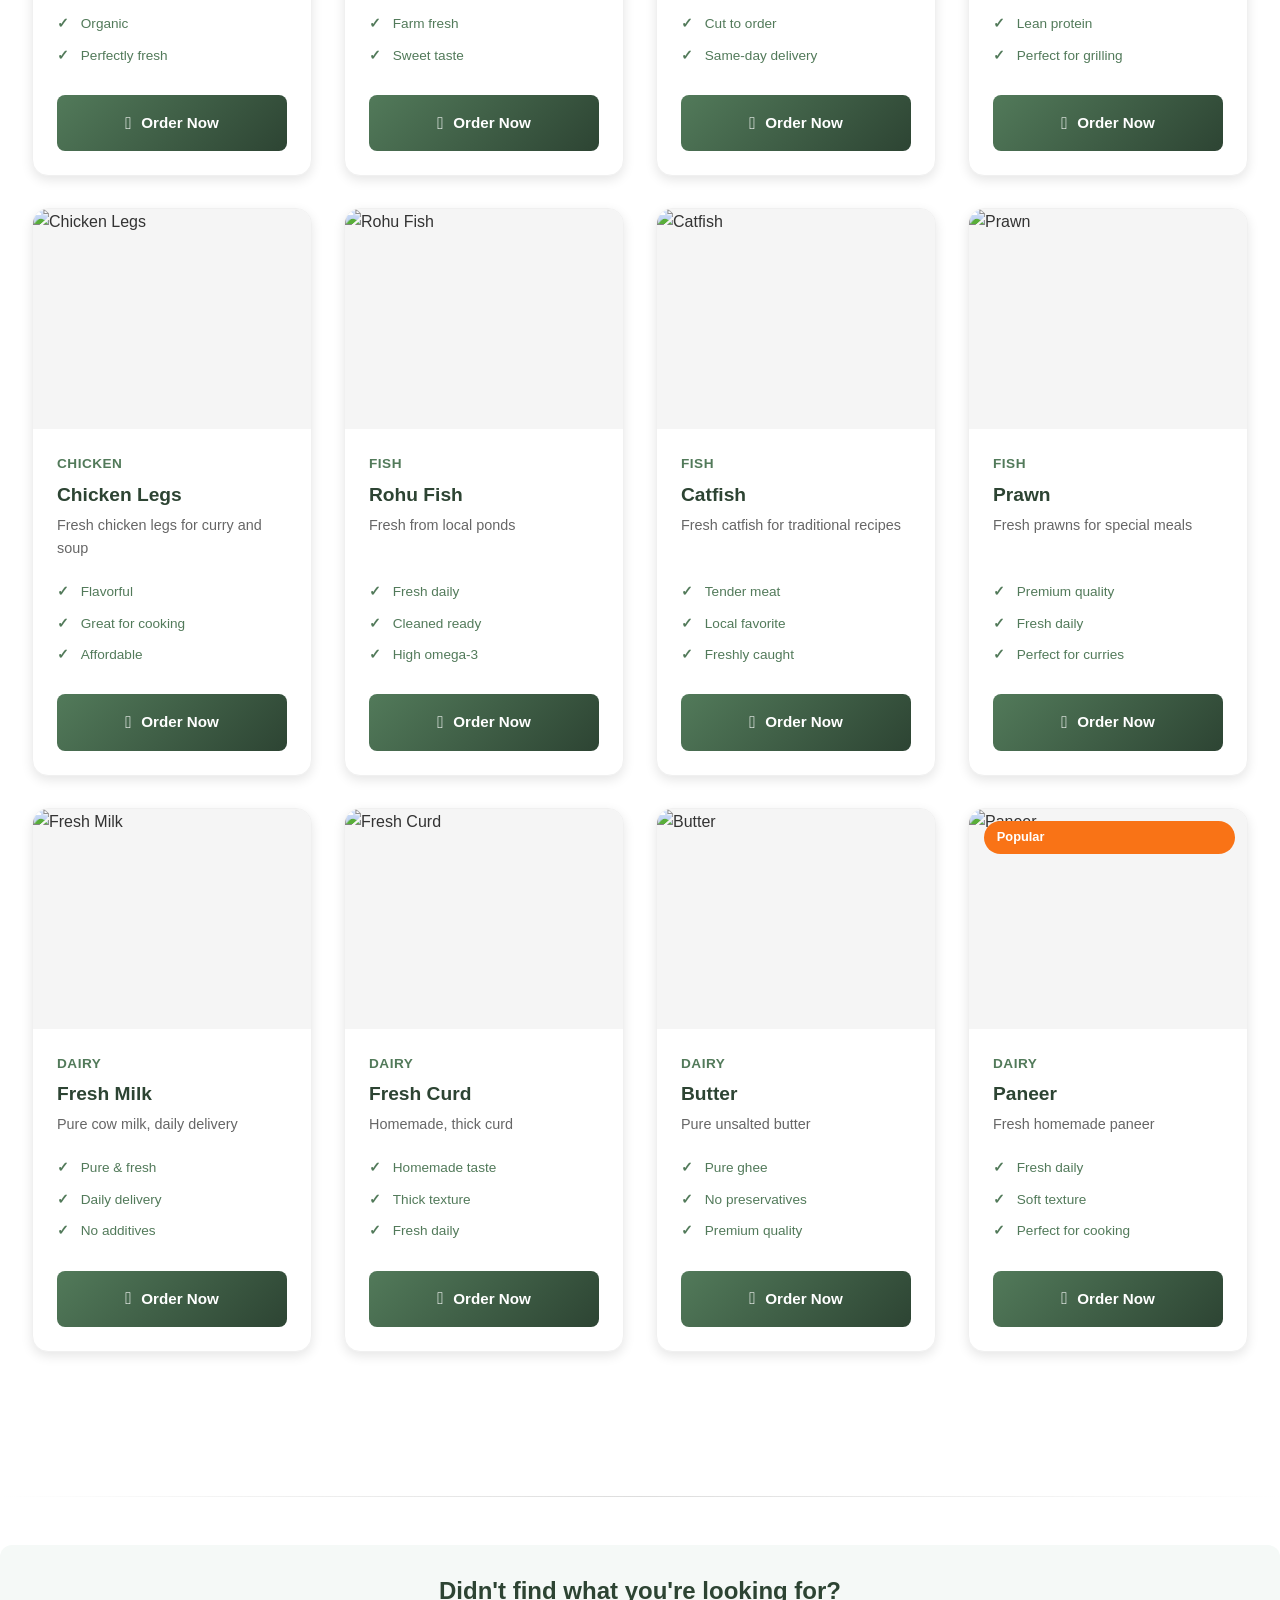
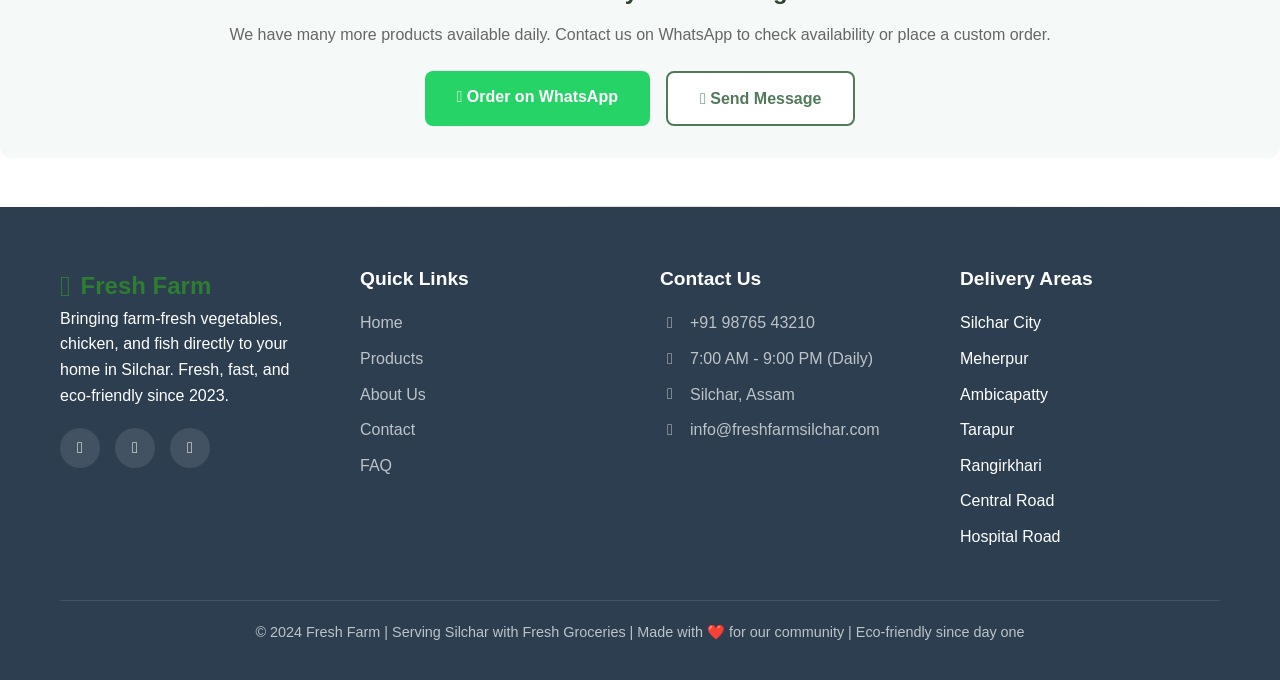
==== commit 149875c7: "Host Font Awesome locally so icons display without CDN" ====
--- a/products.html
+++ b/products.html
@@ -4,7 +4,8 @@
     <meta charset="UTF-8">
     <meta name="viewport" content="width=device-width, initial-scale=1.0">
     <title>Our Products | Fresh Farm - Farm to Home Grocery Delivery</title>
-    <link rel="stylesheet" href="https://cdnjs.cloudflare.com/ajax/libs/font-awesome/6.4.0/css/all.min.css">
+    <!-- local Font Awesome -->
+    <link rel="stylesheet" href="css/all.min.css">
     <link rel="stylesheet" href="css/style.css">
     <style>
         /* PRODUCTS PAGE SPECIFIC STYLES */
--- a/css/style.css
+++ b/css/style.css
@@ -177,19 +177,31 @@
     border-radius: var(--radius);
     margin: 20px;
     box-shadow: var(--shadow);
+    background: #000;
 }
 
 .slider-container {
     display: flex;
     height: 100%;
-    transition: transform 0.6s cubic-bezier(0.4, 0, 0.2, 1);
-    will-change: transform;
+    position: relative;
+    will-change: contents;
 }
 
 .slide {
     min-width: 100%;
     height: 100%;
-    position: relative;
+    position: absolute;
+    top: 0;
+    left: 0;
+    opacity: 0;
+    transition: opacity 0.7s ease-in-out;
+    pointer-events: none;
+}
+
+.slide.active {
+    opacity: 1;
+    pointer-events: auto;
+    z-index: 2;
 }
 
 .slide-image {
@@ -197,7 +209,24 @@
     inset: 0;
     background-size: cover;
     background-position: center;
-    animation: zoomEffect 30s ease-in-out infinite;
+    animation: smoothZoom 7s ease-in-out forwards;
+}
+
+@keyframes smoothZoom {
+    0% {
+        transform: scale(1);
+        opacity: 0;
+    }
+    10% {
+        opacity: 1;
+    }
+    90% {
+        opacity: 1;
+    }
+    100% {
+        transform: scale(1.08);
+        opacity: 1;
+    }
 }
 
 @keyframes zoomEffect {
@@ -211,6 +240,7 @@
     inset: 0;
     background: linear-gradient(to right, rgba(0,0,0,0.7) 30%, rgba(0,0,0,0.3));
     z-index: 1;
+    transition: opacity 0.7s ease-in-out;
 }
 
 .slide-content {
@@ -223,6 +253,28 @@
     display: flex;
     flex-direction: column;
     justify-content: center;
+    opacity: 0;
+    transform: translateX(-30px);
+    transition: all 0.7s ease-in-out 0.2s;
+}
+
+.slide.active .slide-content {
+    opacity: 1;
+    transform: translateX(0);
+}
+
+.slide-content h1 {
+    font-size: 2.8rem;
+    font-weight: 700;
+    margin-bottom: 1.2rem;
+    line-height: 1.3;
+}
+
+.slide-content p {
+    font-size: 1.1rem;
+    margin-bottom: 2rem;
+    opacity: 0.95;
+    font-weight: 300;
 }
 
 /* Slider Controls */
@@ -234,47 +286,76 @@
     width: 50px;
     height: 50px;
     border-radius: 50%;
-    background: rgba(255,255,255,0.15);
-    backdrop-filter: blur(8px);
-    border: 1px solid rgba(255,255,255,0.3);
+    background: rgba(255,255,255,0.2);
+    backdrop-filter: blur(10px);
+    border: 2px solid rgba(255,255,255,0.4);
     display: flex;
     align-items: center;
     justify-content: center;
     cursor: pointer;
     z-index: 3;
-    transition: var(--transition);
+    transition: all 0.3s ease;
     color: white;
+    font-size: 1.2rem;
 }
 
 .slider-control:hover {
-    transform: translateY(-50%) scale(1.1);
-}
-
-.slider-control.prev { left: 20px; }
-.slider-control.next { right: 20px; }
+    background: rgba(255,255,255,0.35);
+    border-color: rgba(255,255,255,0.6);
+    transform: translateY(-50%) scale(1.15);
+}
+
+.slider-control.prev { left: 30px; }
+.slider-control.next { right: 30px; }
 
 .slider-dots {
     position: absolute;
-    bottom: 20px;
+    bottom: 30px;
     left: 50%;
     transform: translateX(-50%);
     display: flex;
-    gap: 10px;
+    gap: 12px;
     z-index: 3;
 }
 
 .dot {
-    width: 12px;
-    height: 12px;
+    width: 14px;
+    height: 14px;
     border-radius: 50%;
-    background: rgba(255,255,255,0.5);
+    background: rgba(255,255,255,0.4);
     cursor: pointer;
-    transition: var(--transition);
+    transition: all 0.4s cubic-bezier(0.4, 0, 0.2, 1);
+    border: 2px solid transparent;
+}
+
+.dot:hover {
+    background: rgba(255,255,255,0.6);
 }
 
 .dot.active {
     background: var(--white);
-    transform: scale(1.2);
+    transform: scale(1.3);
+    box-shadow: 0 0 12px rgba(255,255,255,0.5);
+}
+
+/* Slide Progress Bar */
+.slide-progress {
+    position: absolute;
+    bottom: 0;
+    left: 0;
+    height: 4px;
+    background: linear-gradient(90deg, #25d366, #128c7e, #25d366);
+    z-index: 10;
+    animation: slideProgress 7s linear forwards;
+}
+
+@keyframes slideProgress {
+    0% {
+        width: 0%;
+    }
+    100% {
+        width: 100%;
+    }
 }
 
 /* ============================= */
